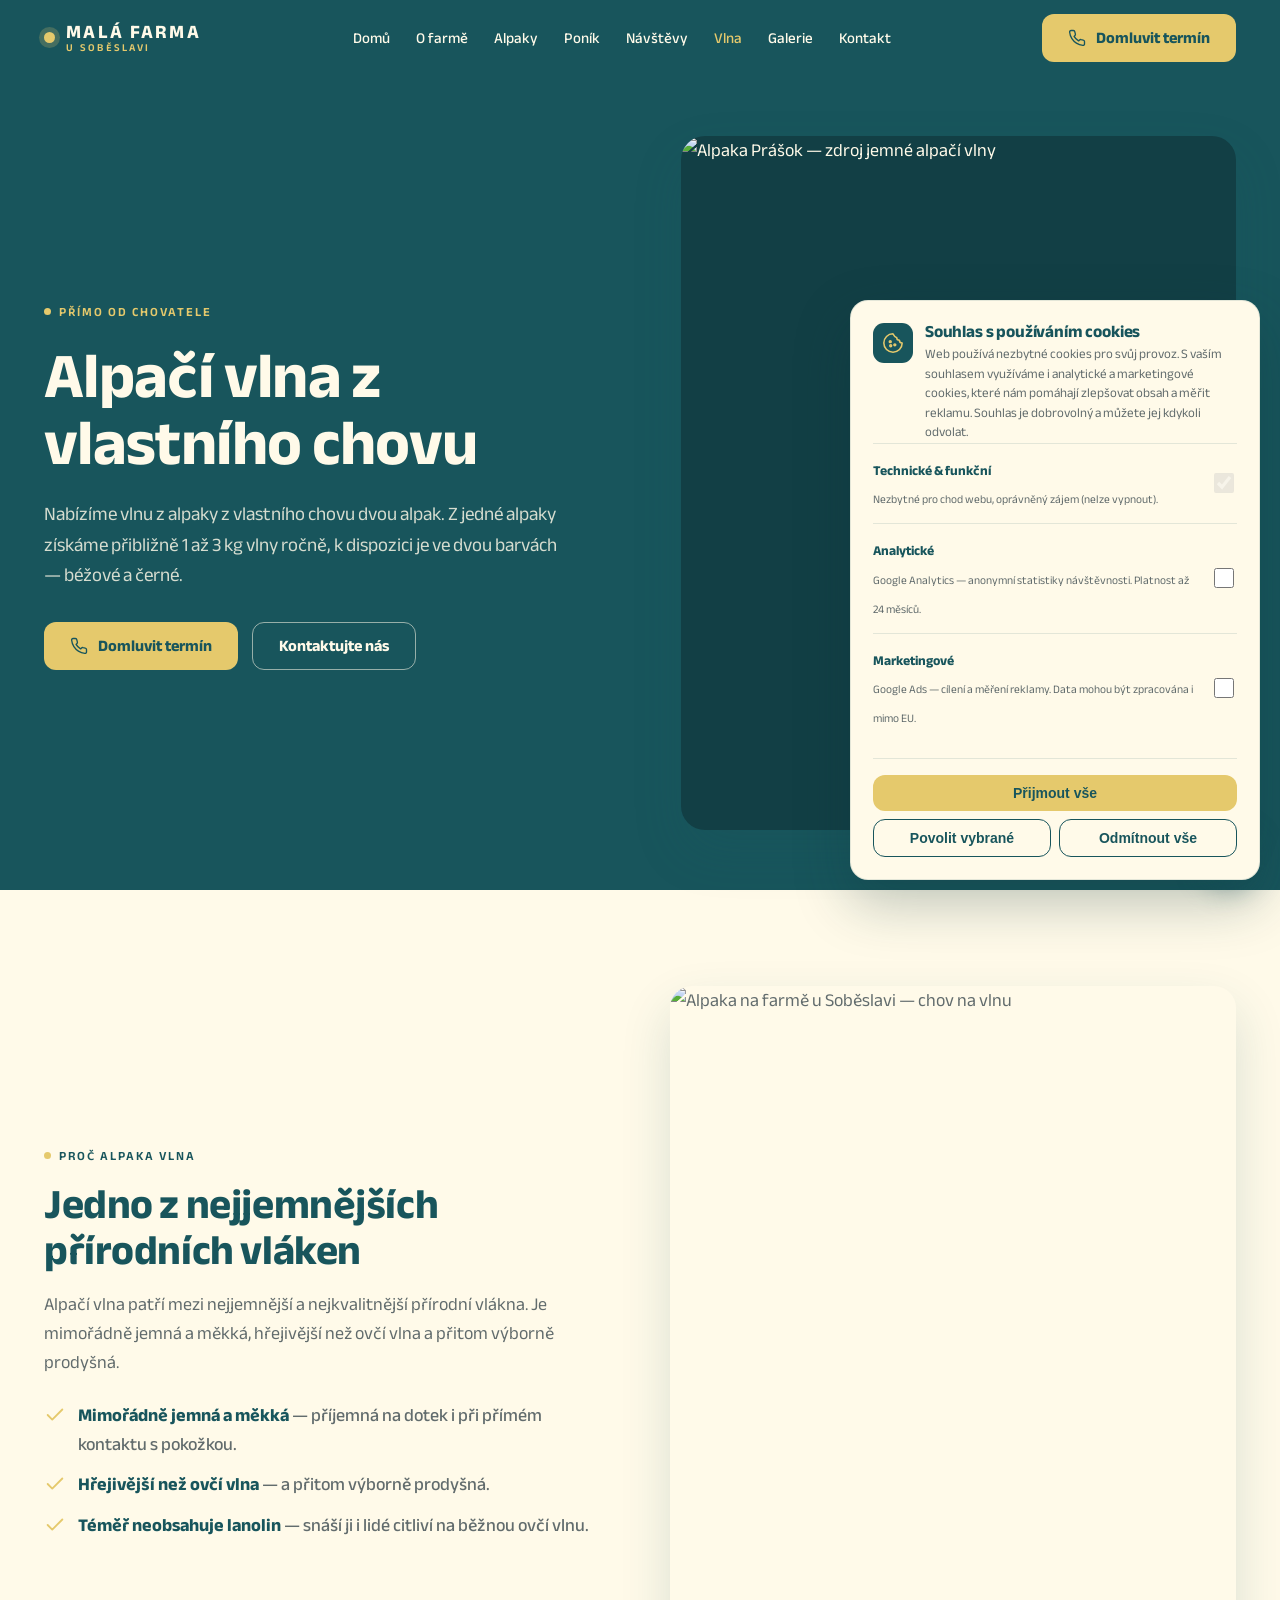
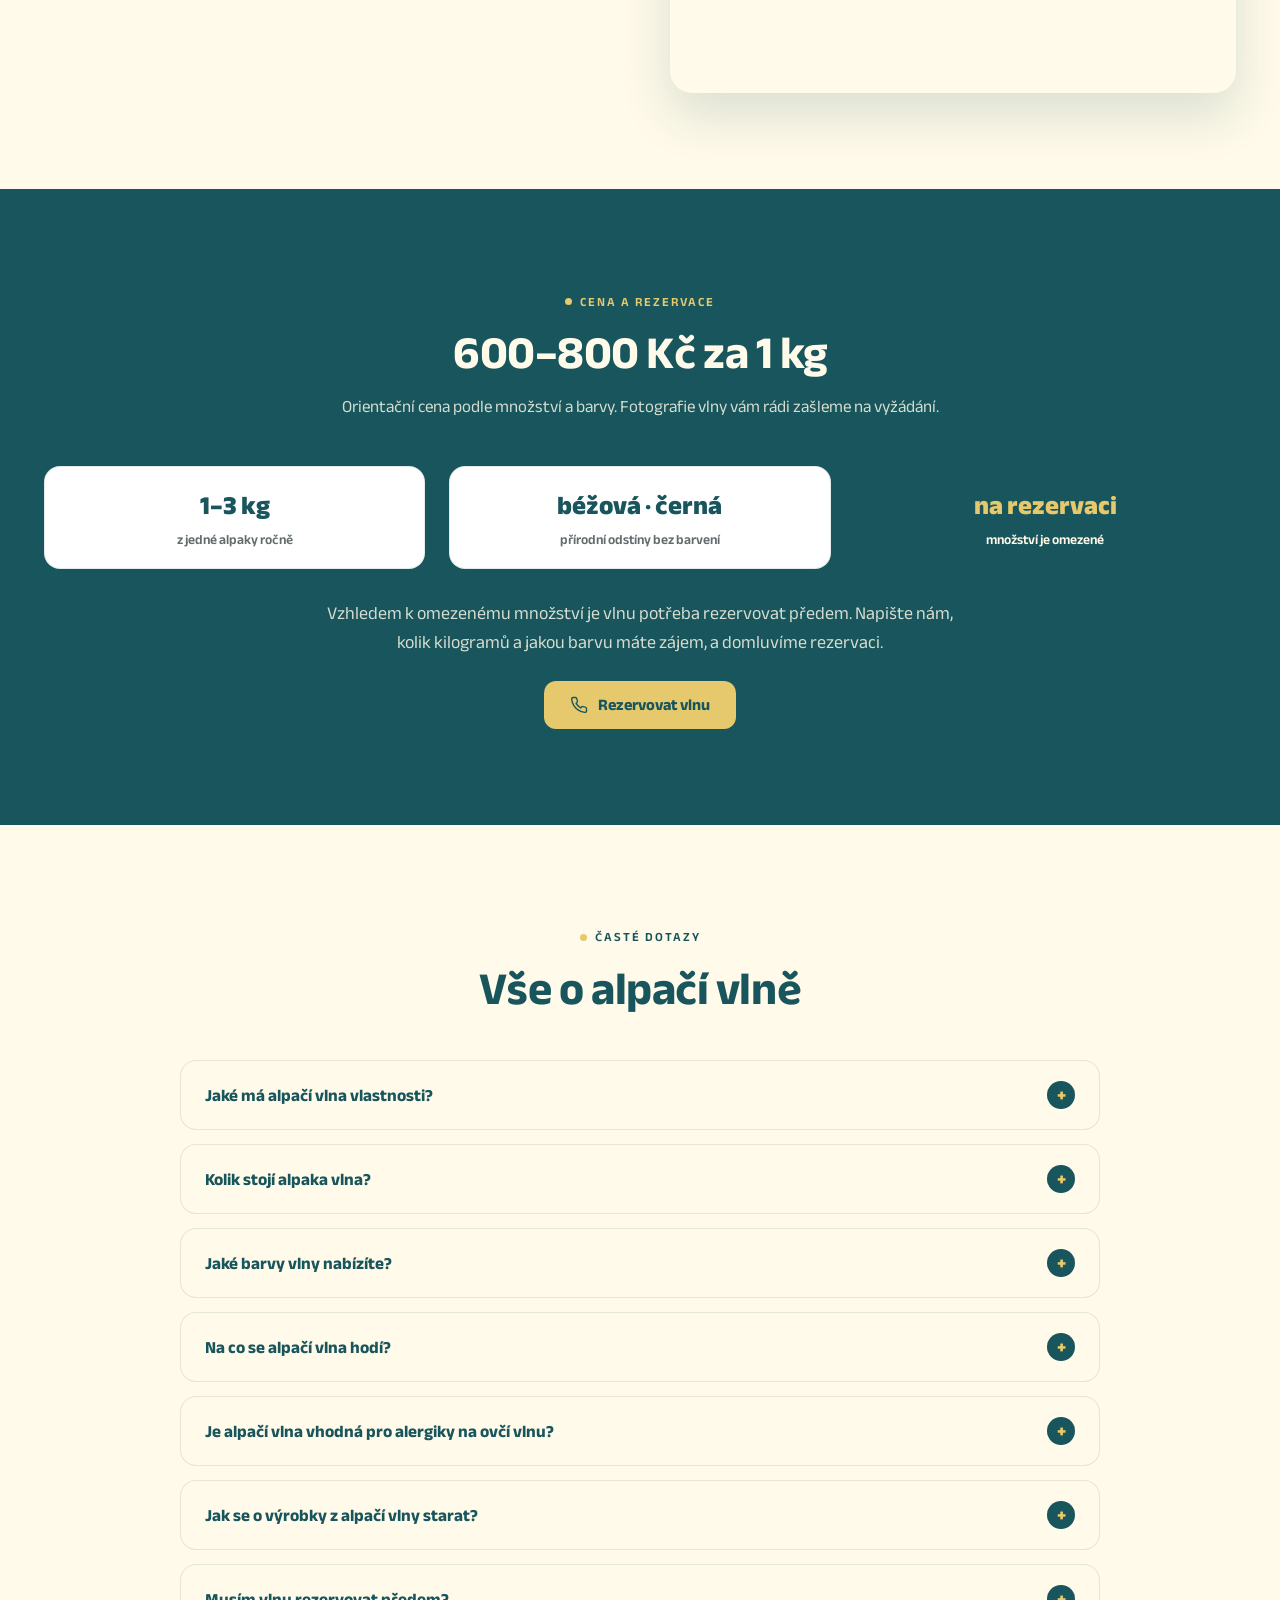
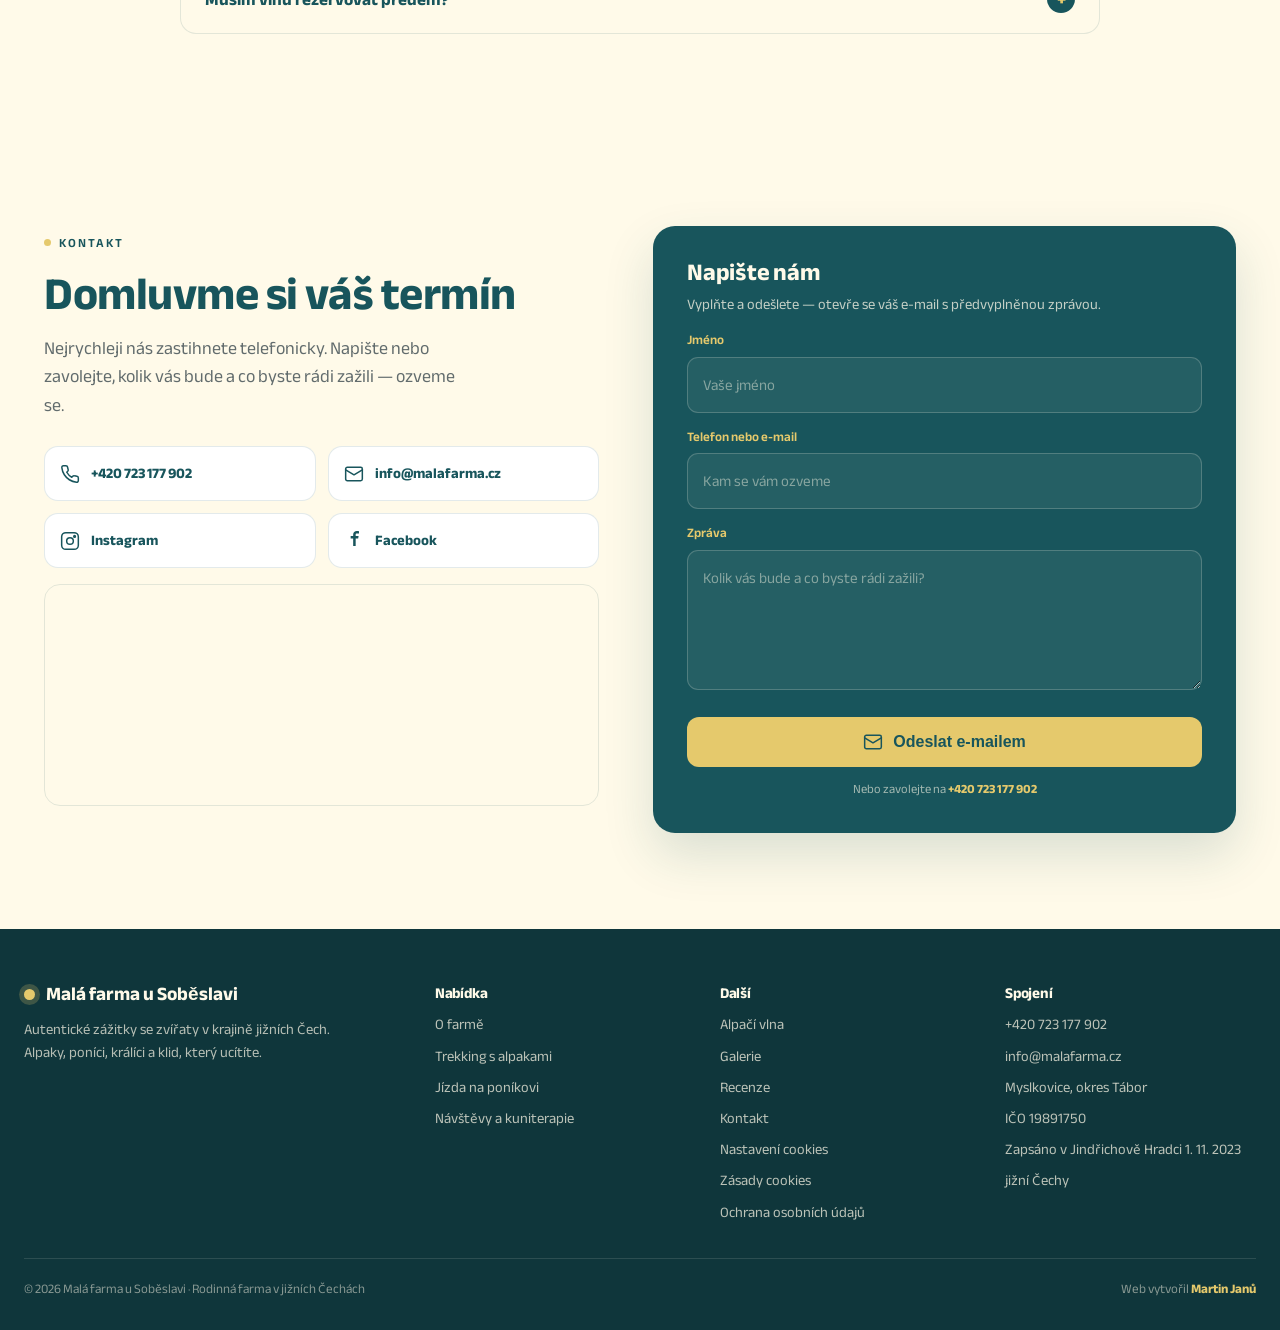
==== alpaci-vlna.html @ 9b6f99ad "Add files via upload" ====
<!DOCTYPE html>
<html lang="cs">
<head>
<meta charset="UTF-8">
<script>
  window.dataLayer = window.dataLayer || [];
  function gtag(){dataLayer.push(arguments);}
  gtag('consent', 'default', {
    'analytics_storage': 'denied',
    'ad_storage': 'denied',
    'ad_user_data': 'denied',
    'ad_personalization': 'denied',
    'wait_for_update': 500
  });
</script>

<meta name="viewport" content="width=device-width, initial-scale=1.0">
<title>Alpačí vlna přímo od chovatele — farma u Soběslavi</title>
<meta name="description" content="Alpačí vlna z vlastního chovu u Soběslavi. Jemná a hřejivá, béžová a černá, orientačně 600–800 Kč/kg. Omezené množství na rezervaci. Vhodná i pro alergiky na ovčí vlnu.">
<link rel="canonical" href="https://www.malafarma.cz/alpaci-vlna.html">
<meta property="og:type" content="article">
<meta property="og:title" content="Alpačí vlna přímo od chovatele — farma u Soběslavi">
<meta property="og:description" content="Alpačí vlna z vlastního chovu u Soběslavi. Jemná a hřejivá, béžová a černá, orientačně 600–800 Kč/kg. Omezené množství na rezervaci. Vhodná i pro alergiky na ovčí vlnu.">
<meta property="og:image" content="images/alpaka-prasok.webp">
<meta name="twitter:card" content="summary_large_image">
<meta name="keywords" content="alpačí vlna, vlna z alpaky, alpaka vlna cena, přírodní vlna, pletení, Soběslav, jižní Čechy, vlna pro alergiky">
<meta property="og:url" content="https://www.malafarma.cz/alpaci-vlna.html">
<meta property="og:locale" content="cs_CZ">
<meta property="og:site_name" content="Malá farma u Soběslavi">
<meta name="twitter:title" content="Alpačí vlna přímo od chovatele — farma u Soběslavi">
<meta name="twitter:description" content="Alpačí vlna z vlastního chovu u Soběslavi. Jemná a hřejivá, béžová a černá, orientačně 600–800 Kč/kg. Omezené množství na rezervaci. Vhodná i pro alergiky na ovčí vlnu.">
<meta name="referrer" content="strict-origin-when-cross-origin">
<meta http-equiv="X-Content-Type-Options" content="nosniff">
<link rel="preconnect" href="https://fonts.googleapis.com">
<link rel="preconnect" href="https://fonts.gstatic.com" crossorigin>
<link href="https://fonts.googleapis.com/css2?family=Anek+Bangla:wght@400;500;600;700;800&family=Baloo+2:wght@500;600;700&display=swap" rel="stylesheet">
<link rel="stylesheet" href="styles.css">
<script type="application/ld+json">
{
  "@context": "https://schema.org",
  "@type": "Product",
  "name": "Alpačí vlna z vlastního chovu",
  "url": "https://www.malafarma.cz/alpaci-vlna.html",
  "image": "https://www.malafarma.cz/images/alpaka-prasok.webp",
  "description": "Jemná a hřejivá alpačí vlna z vlastního chovu, v béžové a černé barvě. Omezené množství, prodej na rezervaci.",
  "brand": {
    "@id": "https://www.malafarma.cz/#farma"
  },
  "material": "100% alpaka",
  "color": [
    "béžová",
    "černá"
  ],
  "offers": {
    "@type": "AggregateOffer",
    "priceCurrency": "CZK",
    "lowPrice": "600",
    "highPrice": "800",
    "availability": "https://schema.org/LimitedAvailability",
    "seller": {
      "@id": "https://www.malafarma.cz/#farma"
    }
  }
}
</script>
<script type="application/ld+json">
{
  "@context": "https://schema.org",
  "@type": "FAQPage",
  "mainEntity": [
    {
      "@type": "Question",
      "name": "Jaké má alpačí vlna vlastnosti?",
      "acceptedAnswer": {
        "@type": "Answer",
        "text": "Je jemnější a hřejivější než ovčí vlna, dobře prodyšná a téměř bez lanolinu. Díky tomu je příjemná na nošení a lépe snesitelná pro citlivou pokožku."
      }
    },
    {
      "@type": "Question",
      "name": "Kolik stojí alpaka vlna?",
      "acceptedAnswer": {
        "@type": "Answer",
        "text": "Orientačně 600–800 Kč za kilogram. Přesná cena závisí na objednaném množství a zvolené barvě."
      }
    },
    {
      "@type": "Question",
      "name": "Jaké barvy vlny nabízíte?",
      "acceptedAnswer": {
        "@type": "Answer",
        "text": "Aktuálně béžovou a černou, v přírodních odstínech bez barvení."
      }
    },
    {
      "@type": "Question",
      "name": "Na co se alpačí vlna hodí?",
      "acceptedAnswer": {
        "@type": "Answer",
        "text": "Nejčastěji na ruční pletení a háčkování, plstění, výplně nebo výrobu přízí a dek. Díky jemnosti je vhodná i na kusy nošené přímo na těle."
      }
    },
    {
      "@type": "Question",
      "name": "Je alpačí vlna vhodná pro alergiky na ovčí vlnu?",
      "acceptedAnswer": {
        "@type": "Answer",
        "text": "Obsahuje výrazně méně lanolinu než ovčí vlna, takže ji řada lidí citlivých na ovčí vlnu snáší lépe. Při silné alergii ale doporučujeme nejdřív malý vzorek vyzkoušet."
      }
    },
    {
      "@type": "Question",
      "name": "Jak se o výrobky z alpačí vlny starat?",
      "acceptedAnswer": {
        "@type": "Answer",
        "text": "Perte ručně ve vlažné vodě se šamponem na vlnu, nemačkejte a nesušte na radiátoru. Sušte naplocho, aby vlákno nezplstnatělo a neztratilo tvar."
      }
    },
    {
      "@type": "Question",
      "name": "Musím vlnu rezervovat předem?",
      "acceptedAnswer": {
        "@type": "Answer",
        "text": "Ano. Množství je omezené, proto vlnu prodáváme na rezervaci — ozvěte se s požadovaným množstvím a barvou a domluvíme detaily."
      }
    }
  ]
}
</script>
<script type="application/ld+json">
{
  "@context": "https://schema.org",
  "@type": "BreadcrumbList",
  "itemListElement": [
    {
      "@type": "ListItem",
      "position": 1,
      "name": "Domů",
      "item": "https://www.malafarma.cz/"
    },
    {
      "@type": "ListItem",
      "position": 2,
      "name": "Alpačí vlna",
      "item": "https://www.malafarma.cz/alpaci-vlna.html"
    }
  ]
}
</script>
</head>
<body>
<header class="site-header">
  <div class="bar">
    <a class="brand" href="index.html" aria-label="Malá farma u Soběslavi — domů"><span class="bdot" aria-hidden="true"></span><span style="display:flex;flex-direction:column;line-height:1.05"><strong>Malá farma</strong><span>u Soběslavi</span></span></a>
    <nav class="nav" aria-label="Hlavní navigace">
      <a href="index.html">Domů</a>
      <a href="o-farme.html">O farmě</a>
      <a href="trekking-s-alpakami.html">Alpaky</a>
      <a href="jizda-na-ponikovi.html">Poník</a>
      <a href="navstevy-kuniterapie.html">Návštěvy</a>
      <a href="alpaci-vlna.html" class="active">Vlna</a>
      <a href="galerie.html">Galerie</a>
      <a href="#kontakt">Kontakt</a>
    </nav>
    <div class="head-actions">
      <a class="btn btn-primary" href="tel:+420723177902"><svg width="18" height="18" viewBox="0 0 24 24" fill="none" stroke="currentColor" stroke-width="1.8" stroke-linecap="round" stroke-linejoin="round"><path d="M22 16.9v3a2 2 0 0 1-2.2 2 19.8 19.8 0 0 1-8.6-3 19.5 19.5 0 0 1-6-6 19.8 19.8 0 0 1-3-8.6A2 2 0 0 1 4.1 2h3a2 2 0 0 1 2 1.7c.1 1 .4 1.9.7 2.8a2 2 0 0 1-.5 2.1L8.1 9.9a16 16 0 0 0 6 6l1.3-1.3a2 2 0 0 1 2.1-.4c.9.3 1.8.5 2.8.6a2 2 0 0 1 1.7 2Z"/></svg> Domluvit termín</a>
      <button class="burger" aria-label="Otevřít menu" aria-expanded="false"><svg width="22" height="22" viewBox="0 0 24 24" fill="none" stroke="currentColor" stroke-width="1.8" stroke-linecap="round"><path d="M4 7h16M4 12h16M4 17h16"/></svg></button>
    </div>
  </div>
  <nav class="mobile-nav" id="mobileNav" aria-label="Mobilní navigace">
    <a href="index.html">Domů</a>
    <a href="o-farme.html">O farmě</a>
    <a href="trekking-s-alpakami.html">Trekking s alpakami</a>
    <a href="jizda-na-ponikovi.html">Jízda na poníkovi</a>
    <a href="navstevy-kuniterapie.html">Návštěvy a kuniterapie</a>
    <a href="alpaci-vlna.html" class="active">Alpačí vlna</a>
    <a href="galerie.html">Galerie</a>
    <a href="#kontakt">Kontakt</a>
    <a class="btn btn-primary" href="tel:+420723177902">Domluvit termín · +420 723 177 902</a>
  </nav>
</header>
<section class="hero compact"><div class="wrap"><div><span class="eyebrow light"><span class="dot"></span>Přímo od chovatele</span><h1 style="margin-top:20px">Alpačí vlna z vlastního chovu</h1><p>Nabízíme vlnu z alpaky z vlastního chovu dvou alpak. Z jedné alpaky získáme přibližně 1 až 3 kg vlny ročně, k dispozici je ve dvou barvách — béžové a černé.</p><div class="hero-actions"><a class="btn btn-primary" href="tel:+420723177902"><svg width="18" height="18" viewBox="0 0 24 24" fill="none" stroke="currentColor" stroke-width="1.8" stroke-linecap="round" stroke-linejoin="round"><path d="M22 16.9v3a2 2 0 0 1-2.2 2 19.8 19.8 0 0 1-8.6-3 19.5 19.5 0 0 1-6-6 19.8 19.8 0 0 1-3-8.6A2 2 0 0 1 4.1 2h3a2 2 0 0 1 2 1.7c.1 1 .4 1.9.7 2.8a2 2 0 0 1-.5 2.1L8.1 9.9a16 16 0 0 0 6 6l1.3-1.3a2 2 0 0 1 2.1-.4c.9.3 1.8.5 2.8.6a2 2 0 0 1 1.7 2Z"/></svg> Domluvit termín</a><a class="btn btn-outline on-dark" href="#kontakt">Kontaktujte nás</a></div></div><div class="hero-media"><img src="images/alpaka-prasok.webp" alt="Alpaka Prášok — zdroj jemné alpačí vlny"></div></div></section><section class="section cream"><div class="wrap split"><div><span class="eyebrow"><span class="dot"></span>Proč alpaka vlna</span><h2 style="margin-top:14px">Jedno z nejjemnějších přírodních vláken</h2><p>Alpačí vlna patří mezi nejjemnější a nejkvalitnější přírodní vlákna. Je mimořádně jemná a měkká, hřejivější než ovčí vlna a přitom výborně prodyšná.</p><div class="checks"><div class="check"><svg width="22" height="22" viewBox="0 0 24 24" fill="none" stroke="#E5C96C" stroke-width="2" stroke-linecap="round" stroke-linejoin="round"><path d="M20 6 9 17l-5-5"/></svg><div><strong style="color:#18555C">Mimořádně jemná a měkká</strong> — příjemná na dotek i při přímém kontaktu s pokožkou.</div></div><div class="check"><svg width="22" height="22" viewBox="0 0 24 24" fill="none" stroke="#E5C96C" stroke-width="2" stroke-linecap="round" stroke-linejoin="round"><path d="M20 6 9 17l-5-5"/></svg><div><strong style="color:#18555C">Hřejivější než ovčí vlna</strong> — a přitom výborně prodyšná.</div></div><div class="check"><svg width="22" height="22" viewBox="0 0 24 24" fill="none" stroke="#E5C96C" stroke-width="2" stroke-linecap="round" stroke-linejoin="round"><path d="M20 6 9 17l-5-5"/></svg><div><strong style="color:#18555C">Téměř neobsahuje lanolin</strong> — snáší ji i lidé citliví na běžnou ovčí vlnu.</div></div></div></div><div class="media" style="aspect-ratio:4/5"><img src="images/alpaka-prasok-narozeni.webp" alt="Alpaka na farmě u Soběslavi — chov na vlnu"></div></div></section><section class="section teal"><div class="wrap"><div class="section-head"><span class="eyebrow light"><span class="dot"></span>Cena a rezervace</span><h2>600–800 Kč za 1 kg</h2><p>Orientační cena podle množství a barvy. Fotografie vlny vám rádi zašleme na vyžádání.</p></div><div class="grid grid-3"><div class="stat" style="text-align:center"><div class="n">1–3 kg</div><div class="l">z jedné alpaky ročně</div></div><div class="stat" style="text-align:center"><div class="n">béžová · černá</div><div class="l">přírodní odstíny bez barvení</div></div><div class="stat on" style="text-align:center"><div class="n">na rezervaci</div><div class="l">množství je omezené</div></div></div><p style="text-align:center;color:rgba(255,250,233,.82);max-width:640px;margin:30px auto 0">Vzhledem k omezenému množství je vlnu potřeba rezervovat předem. Napište nám, kolik kilogramů a jakou barvu máte zájem, a domluvíme rezervaci.</p><div style="text-align:center;margin-top:24px"><a class="btn btn-primary" href="tel:+420723177902"><svg width="18" height="18" viewBox="0 0 24 24" fill="none" stroke="currentColor" stroke-width="1.8" stroke-linecap="round" stroke-linejoin="round"><path d="M22 16.9v3a2 2 0 0 1-2.2 2 19.8 19.8 0 0 1-8.6-3 19.5 19.5 0 0 1-6-6 19.8 19.8 0 0 1-3-8.6A2 2 0 0 1 4.1 2h3a2 2 0 0 1 2 1.7c.1 1 .4 1.9.7 2.8a2 2 0 0 1-.5 2.1L8.1 9.9a16 16 0 0 0 6 6l1.3-1.3a2 2 0 0 1 2.1-.4c.9.3 1.8.5 2.8.6a2 2 0 0 1 1.7 2Z"/></svg> Rezervovat vlnu</a></div></div></section><section class="section cream"><div class="wrap"><div class="section-head"><span class="eyebrow"><span class="dot"></span>Časté dotazy</span><h2>Vše o alpačí vlně</h2></div><div class="faq">
      <details><summary>Jaké má alpačí vlna vlastnosti?<span class="pm" aria-hidden="true">+</span></summary><div class="ans">Je jemnější a hřejivější než ovčí vlna, dobře prodyšná a téměř bez lanolinu. Díky tomu je příjemná na nošení a lépe snesitelná pro citlivou pokožku.</div></details>
      <details><summary>Kolik stojí alpaka vlna?<span class="pm" aria-hidden="true">+</span></summary><div class="ans">Orientačně 600–800 Kč za kilogram. Přesná cena závisí na objednaném množství a zvolené barvě.</div></details>
      <details><summary>Jaké barvy vlny nabízíte?<span class="pm" aria-hidden="true">+</span></summary><div class="ans">Aktuálně béžovou a černou, v přírodních odstínech bez barvení.</div></details>
      <details><summary>Na co se alpačí vlna hodí?<span class="pm" aria-hidden="true">+</span></summary><div class="ans">Nejčastěji na ruční pletení a háčkování, plstění, výplně nebo výrobu přízí a dek. Díky jemnosti je vhodná i na kusy nošené přímo na těle.</div></details>
      <details><summary>Je alpačí vlna vhodná pro alergiky na ovčí vlnu?<span class="pm" aria-hidden="true">+</span></summary><div class="ans">Obsahuje výrazně méně lanolinu než ovčí vlna, takže ji řada lidí citlivých na ovčí vlnu snáší lépe. Při silné alergii ale doporučujeme nejdřív malý vzorek vyzkoušet.</div></details>
      <details><summary>Jak se o výrobky z alpačí vlny starat?<span class="pm" aria-hidden="true">+</span></summary><div class="ans">Perte ručně ve vlažné vodě se šamponem na vlnu, nemačkejte a nesušte na radiátoru. Sušte naplocho, aby vlákno nezplstnatělo a neztratilo tvar.</div></details>
      <details><summary>Musím vlnu rezervovat předem?<span class="pm" aria-hidden="true">+</span></summary><div class="ans">Ano. Množství je omezené, proto vlnu prodáváme na rezervaci — ozvěte se s požadovaným množstvím a barvou a domluvíme detaily.</div></details>
    </div></div></section>
<section class="section cream" id="kontakt"><div class="wrap contact-grid"><div><span class="eyebrow"><span class="dot"></span>Kontakt</span><h2 style="font-size:clamp(30px,3.8vw,46px);margin-top:14px">Domluvme si váš termín</h2><p style="margin-top:14px;max-width:420px">Nejrychleji nás zastihnete telefonicky. Napište nebo zavolejte, kolik vás bude a co byste rádi zažili — ozveme se.</p><div class="contact-cards"><a href="tel:+420723177902"><svg width="20" height="20" viewBox="0 0 24 24" fill="none" stroke="currentColor" stroke-width="1.8" stroke-linecap="round" stroke-linejoin="round"><path d="M22 16.9v3a2 2 0 0 1-2.2 2 19.8 19.8 0 0 1-8.6-3 19.5 19.5 0 0 1-6-6 19.8 19.8 0 0 1-3-8.6A2 2 0 0 1 4.1 2h3a2 2 0 0 1 2 1.7c.1 1 .4 1.9.7 2.8a2 2 0 0 1-.5 2.1L8.1 9.9a16 16 0 0 0 6 6l1.3-1.3a2 2 0 0 1 2.1-.4c.9.3 1.8.5 2.8.6a2 2 0 0 1 1.7 2Z"/></svg>+420 723 177 902</a><a href="mailto:info@malafarma.cz"><svg width="20" height="20" viewBox="0 0 24 24" fill="none" stroke="currentColor" stroke-width="1.8" stroke-linecap="round" stroke-linejoin="round"><rect x="2" y="4" width="20" height="16" rx="2"/><path d="m2 7 10 6 10-6"/></svg>info@malafarma.cz</a><a href="https://instagram.com" target="_blank" rel="noopener noreferrer"><svg width="20" height="20" viewBox="0 0 24 24" fill="none" stroke="currentColor" stroke-width="1.8" stroke-linecap="round" stroke-linejoin="round"><rect x="2" y="2" width="20" height="20" rx="5"/><circle cx="12" cy="12" r="4"/><circle cx="17.5" cy="6.5" r="1"/></svg>Instagram</a><a href="https://facebook.com" target="_blank" rel="noopener noreferrer"><svg width="20" height="20" viewBox="0 0 24 24" fill="currentColor"><path d="M14 9h3l.5-3H14V4.5c0-.8.3-1.5 1.6-1.5H18V.2C17.5.1 16.4 0 15.3 0 12.9 0 11 1.5 11 4.1V6H8v3h3v9h3V9Z"/></svg>Facebook</a></div><div class="map"><iframe title="Mapa — Myslkovice u Soběslavi" src="https://www.google.com/maps?q=Myslkovice,%20So%C4%9Bslav&output=embed" loading="lazy" referrerpolicy="no-referrer-when-downgrade"></iframe></div></div><form class="form-card" id="contactForm"><h3>Napište nám</h3><p class="sub">Vyplňte a odešlete — otevře se váš e-mail s předvyplněnou zprávou.</p><label class="field"><span>Jméno</span><input name="name" type="text" placeholder="Vaše jméno" autocomplete="name"></label><label class="field"><span>Telefon nebo e-mail</span><input name="contact" type="text" placeholder="Kam se vám ozveme" autocomplete="tel"></label><label class="field"><span>Zpráva</span><textarea name="message" rows="4" placeholder="Kolik vás bude a co byste rádi zažili?"></textarea></label><button type="submit" class="btn btn-primary"><svg width="20" height="20" viewBox="0 0 24 24" fill="none" stroke="currentColor" stroke-width="1.8" stroke-linecap="round" stroke-linejoin="round"><rect x="2" y="4" width="20" height="16" rx="2"/><path d="m2 7 10 6 10-6"/></svg> Odeslat e-mailem</button><p class="form-note">Nebo zavolejte na <a href="tel:+420723177902">+420 723 177 902</a></p></form></div></section>
<footer class="site-footer"><div class="cols"><div><div class="brand"><span class="bdot" aria-hidden="true"></span><strong>Malá farma u Soběslavi</strong></div><p>Autentické zážitky se zvířaty v krajině jižních Čech. Alpaky, poníci, králíci a klid, který ucítíte.</p></div><div><h4>Nabídka</h4><div class="flinks"><a href="o-farme.html">O farmě</a><a href="trekking-s-alpakami.html">Trekking s alpakami</a><a href="jizda-na-ponikovi.html">Jízda na poníkovi</a><a href="navstevy-kuniterapie.html">Návštěvy a kuniterapie</a></div></div><div><h4>Další</h4><div class="flinks"><a href="alpaci-vlna.html">Alpačí vlna</a><a href="galerie.html">Galerie</a><a href="index.html#recenze">Recenze</a><a href="index.html#kontakt">Kontakt</a><a href="#" class="open-cookies">Nastavení cookies</a><a href="zasady-cookies.html">Zásady cookies</a><a href="ochrana-osobnich-udaju.html">Ochrana osobních údajů</a></div></div><div><h4>Spojení</h4><div class="flinks"><a href="tel:+420723177902">+420 723 177 902</a><a href="mailto:info@malafarma.cz">info@malafarma.cz</a><span style="color:rgba(255,250,233,.72)">Myslkovice, okres Tábor</span><span style="color:rgba(255,250,233,.72)">IČO 19891750</span><span style="color:rgba(255,250,233,.72)">Zapsáno v Jindřichově Hradci 1. 11. 2023</span><span style="color:rgba(255,250,233,.72)">jižní Čechy</span></div></div></div><div class="copy" style="display:flex;flex-wrap:wrap;justify-content:space-between;gap:8px"><span>© 2026 Malá farma u Soběslavi · Rodinná farma v jižních Čechách</span><span>Web vytvořil <a href="https://www.martinjanu.cz" target="_blank" rel="noopener noreferrer" style="color:var(--gold);font-weight:700">Martin Janů</a></span></div></footer>
<div id="cookie-banner" class="cookie" role="dialog" aria-modal="true" aria-labelledby="cookie-title" aria-describedby="cookie-desc"><div class="cookie-head"><span class="cookie-ico"><svg width="22" height="22" viewBox="0 0 24 24" fill="none" stroke="currentColor" stroke-width="1.7" stroke-linecap="round" stroke-linejoin="round"><path d="M12 2a10 10 0 1 0 10 10 3 3 0 0 1-3-3 3 3 0 0 1-3-3 3 3 0 0 1-2-1Z"/><circle cx="9" cy="10.5" r="1"/><circle cx="14" cy="14" r="1"/><circle cx="9.5" cy="15" r="1"/></svg></span><div><h4 id="cookie-title">Souhlas s používáním cookies</h4><p id="cookie-desc">Web používá nezbytné cookies pro svůj provoz. S vaším souhlasem využíváme i analytické a marketingové cookies, které nám pomáhají zlepšovat obsah a měřit reklamu. Souhlas je dobrovolný a můžete jej kdykoli odvolat.</p></div></div><div class="cookie-row"><div><span class="lbl">Technické &amp; funkční</span><br><span class="desc">Nezbytné pro chod webu, oprávněný zájem (nelze vypnout).</span></div><input type="checkbox" checked disabled aria-label="Technické cookies"></div><div class="cookie-row"><div><span class="lbl">Analytické</span><br><span class="desc">Google Analytics — anonymní statistiky návštěvnosti. Platnost až 24 měsíců.</span></div><input type="checkbox" id="cookie-analytics" aria-label="Analytické cookies"></div><div class="cookie-row"><div><span class="lbl">Marketingové</span><br><span class="desc">Google Ads — cílení a měření reklamy. Data mohou být zpracována i mimo EU.</span></div><input type="checkbox" id="cookie-marketing" aria-label="Marketingové cookies"></div><div class="cookie-actions"><button id="cookie-all" class="btn btn-primary" type="button">Přijmout vše</button><div class="cookie-actions-row"><button id="cookie-selected" class="btn btn-outline" type="button">Povolit vybrané</button><button id="cookie-decline" class="btn btn-outline" type="button">Odmítnout vše</button></div></div></div>
<button id="cookie-reopen" class="cookie-reopen" type="button" aria-label="Nastavení cookies"><svg width="22" height="22" viewBox="0 0 24 24" fill="none" stroke="currentColor" stroke-width="1.7" stroke-linecap="round" stroke-linejoin="round"><path d="M12 2a10 10 0 1 0 10 10 3 3 0 0 1-3-3 3 3 0 0 1-3-3 3 3 0 0 1-2-1Z"/><circle cx="9" cy="10.5" r="1"/><circle cx="14" cy="14" r="1"/><circle cx="9.5" cy="15" r="1"/></svg></button>
<a class="fab-phone" href="tel:+420723177902" aria-label="Zavolat +420 723 177 902"><svg width="28" height="28" viewBox="0 0 24 24" fill="none" stroke="currentColor" stroke-width="1.8" stroke-linecap="round" stroke-linejoin="round"><path d="M22 16.9v3a2 2 0 0 1-2.2 2 19.8 19.8 0 0 1-8.6-3 19.5 19.5 0 0 1-6-6 19.8 19.8 0 0 1-3-8.6A2 2 0 0 1 4.1 2h3a2 2 0 0 1 2 1.7c.1 1 .4 1.9.7 2.8a2 2 0 0 1-.5 2.1L8.1 9.9a16 16 0 0 0 6 6l1.3-1.3a2 2 0 0 1 2.1-.4c.9.3 1.8.5 2.8.6a2 2 0 0 1 1.7 2Z"/></svg></a>
<script src="script.js" defer></script>
</body>
</html>
---- styles.css ----
/* ===== Malá farma u Soběslavi — sdílený design ===== */
:root{
  --teal:#18555C; --teal-dark:#123F45; --teal-darker:#0f363b;
  --cream:#FFFAE9; --gold:#E5C96C; --gold-2:#CEBB6A;
  --text:#626C6D; --ink:#2E2E2E; --line:rgba(24,85,92,.12);
  --radius:18px; --shadow:0 22px 50px rgba(24,85,92,.16);
  --maxw:1240px;
}
*{box-sizing:border-box}
html{scroll-behavior:smooth}
body{
  margin:0;font-family:'Anek Bangla','Baloo 2',system-ui,sans-serif;
  font-size:18px;line-height:1.6;color:var(--text);background:var(--cream);
  -webkit-font-smoothing:antialiased;
  cursor:url("data:image/svg+xml,%3Csvg xmlns='http://www.w3.org/2000/svg' width='16' height='16'%3E%3Ccircle cx='8' cy='8' r='5' fill='%2318555C' stroke='%23FFFAE9' stroke-width='2'/%3E%3C/svg%3E") 8 8, auto;
}
h1,h2,h3,h4{font-family:'Anek Bangla','Baloo 2',system-ui,sans-serif;font-weight:700;margin:0;line-height:1.1;color:var(--teal);letter-spacing:-.01em}
p{margin:0}
img{display:block;max-width:100%}
a{color:var(--teal);text-decoration:none;transition:opacity .15s ease}
a:hover{opacity:.75}
a,button,summary,label,[role="button"]{
  cursor:url("data:image/svg+xml,%3Csvg xmlns='http://www.w3.org/2000/svg' width='16' height='16'%3E%3Ccircle cx='8' cy='8' r='5' fill='%23E5C96C' stroke='%2318555C' stroke-width='2'/%3E%3C/svg%3E") 8 8, pointer;
}
input,textarea{cursor:auto;font-family:inherit}
::selection{background:var(--gold);color:var(--teal)}
.wrap{max-width:var(--maxw);margin:0 auto;padding-left:24px;padding-right:24px}
.eyebrow{display:inline-flex;align-items:center;gap:8px;font-weight:600;font-size:12.5px;letter-spacing:.16em;text-transform:uppercase;color:var(--teal)}
.eyebrow.light{color:var(--gold)}
.eyebrow .dot{width:7px;height:7px;border-radius:50%;background:var(--gold)}
:focus-visible{outline:3px solid var(--gold);outline-offset:2px;border-radius:6px}

/* Buttons */
.btn{display:inline-flex;align-items:center;gap:10px;font-weight:700;font-size:16px;padding:15px 26px;border-radius:12px;border:0;line-height:1;transition:transform .12s ease,background-color .18s ease,color .18s ease,border-color .18s ease,box-shadow .18s ease}
.btn:hover{opacity:1;transform:translateY(-1px)}
.btn-primary{background:var(--gold);color:var(--teal)}
.btn-primary:hover{background:var(--gold);color:var(--teal);box-shadow:0 0 0 2px var(--teal)}
.btn-outline{background:transparent;color:var(--teal);border:1.1px solid var(--teal)}
.btn-outline:hover{background:transparent;color:var(--teal);border-color:var(--gold);box-shadow:0 0 0 0.2px var(--gold)}
.btn-outline.on-dark{color:var(--cream);border:1.1px solid rgba(255,250,233,.55)}
.btn-outline.on-dark:hover{background:transparent;color:var(--cream);border-color:var(--gold);box-shadow:0 0 0 0.2px var(--gold)}
.btn-dark{background:var(--teal);color:var(--cream)}
.btn-dark:hover{background:var(--teal);color:var(--cream);box-shadow:0 0 0 2px var(--gold)}

/* Header */
.site-header{position:sticky;top:0;z-index:50;background:var(--teal)}
.site-header .bar{display:flex;align-items:center;justify-content:space-between;gap:20px;padding:14px 24px;max-width:var(--maxw);margin:0 auto}
.brand{display:flex;align-items:center;gap:11px;color:var(--cream)}
.brand .bdot{width:11px;height:11px;border-radius:50%;background:var(--gold);box-shadow:0 0 0 5px rgba(229,201,108,.22)}
.brand strong{font-family:'Anek Bangla',sans-serif;font-weight:700;font-size:19px;color:var(--cream);line-height:1}
.brand span{font-size:10.5px;letter-spacing:.22em;text-transform:uppercase;color:var(--gold);font-weight:600}
.nav{display:flex;align-items:center;gap:26px}
.nav a{color:var(--cream);font-weight:500;font-size:15px}
.nav a.active{color:var(--gold)}
.head-actions{display:flex;align-items:center;gap:10px}
.burger{display:none;align-items:center;justify-content:center;width:44px;height:44px;border-radius:11px;border:1px solid rgba(255,250,233,.28);background:transparent;color:var(--cream)}
.burger.open{background:var(--gold);color:var(--teal);border-color:var(--gold)}
.mobile-nav{display:none;flex-direction:column;padding:6px 24px 18px;border-top:1px solid rgba(255,250,233,.12)}
.mobile-nav.show{display:flex}
.mobile-nav a{color:var(--cream);font-weight:600;padding:12px 4px;border-bottom:1px solid rgba(255,250,233,.08)}
.mobile-nav a.active{color:var(--gold)}
.mobile-nav .btn{margin-top:14px;justify-content:center}

/* Page hero */
.hero{background:var(--teal);color:var(--cream)}
.hero .wrap{display:grid;grid-template-columns:1.05fr 1fr;gap:54px;align-items:center;padding-top:74px;padding-bottom:74px}
.hero h1{color:var(--cream);font-size:clamp(38px,5.2vw,64px);line-height:1.04}
.hero p{font-size:19px;color:rgba(255,250,233,.82);margin-top:22px;max-width:520px}
.hero-actions{display:flex;flex-wrap:wrap;gap:14px;margin-top:32px}
.hero-media{border-radius:24px;overflow:hidden;aspect-ratio:4/5;background:var(--teal-dark);box-shadow:var(--shadow)}
.hero-media img{width:100%;height:100%;object-fit:cover}
.hero.compact .wrap{padding-top:60px;padding-bottom:60px}

/* Feature strip */
.strip{background:var(--teal-dark)}
.strip .wrap{display:flex;flex-wrap:wrap;justify-content:center;align-items:center;gap:14px 26px;padding:20px 24px}
.strip span{color:var(--cream);font-weight:600;font-size:15px}
.strip .sep{color:var(--gold);font-weight:700}

/* Sections */
.section{padding:96px 0}
.section.cream{background:var(--cream)}
.section.teal{background:var(--teal)}
.section.teal h2,.section.teal h3{color:var(--cream)}
.section.dark{background:var(--teal-dark)}
.section.dark h2,.section.dark h3{color:var(--cream)}
.section-head{text-align:center;max-width:640px;margin:0 auto 46px}
.section-head h2{font-size:clamp(30px,3.8vw,46px);margin-top:14px}
.section-head p{margin-top:14px;font-size:17px}
.section.teal .section-head p,.section.dark .section-head p{color:rgba(255,250,233,.82)}

/* Cards grid */
.grid{display:grid;gap:24px}
.grid-3{grid-template-columns:repeat(3,1fr)}
.grid-2{grid-template-columns:repeat(2,1fr)}
.link-card{background:#fff;border:1px solid var(--line);border-radius:var(--radius);overflow:hidden;display:flex;flex-direction:column;transition:transform .15s ease,box-shadow .15s ease}
.link-card:hover{transform:translateY(-4px);box-shadow:var(--shadow);opacity:1}
.link-card .media{aspect-ratio:4/3;overflow:hidden}
.link-card .media img{width:100%;height:100%;object-fit:cover;transition:transform .4s ease}
.link-card:hover .media img{transform:scale(1.05)}
.link-card .body{padding:26px;display:flex;flex-direction:column;flex:1}
.icon-badge{display:inline-flex;align-items:center;justify-content:center;width:46px;height:46px;border-radius:12px;background:var(--teal);margin-bottom:16px}
.link-card h3,.section.teal .link-card h3,.section.dark .link-card h3{font-size:23px;color:var(--teal)}
.link-card p{font-size:15.5px;margin-top:10px;flex:1;color:var(--text)}
.card-link{display:inline-flex;align-items:center;gap:8px;margin-top:18px;color:var(--teal);font-weight:700}
.card-gold{background:var(--gold)}
.card-gold p{color:#3d4a2f}

/* Split content */
.split{display:grid;grid-template-columns:1fr 1fr;gap:60px;align-items:center}
.split.wide-left{grid-template-columns:1.05fr 1fr}
.split .media{border-radius:22px;overflow:hidden;box-shadow:var(--shadow)}
.split .media img{width:100%;height:100%;object-fit:cover}
.split h2{font-size:clamp(28px,3.6vw,42px)}
.split p{font-size:18px;margin-top:16px}
.stat-row{display:grid;grid-template-columns:repeat(3,1fr);gap:14px;margin-top:30px}
.stat{background:#fff;border:1px solid var(--line);border-radius:16px;padding:18px}
.stat .n{font-weight:800;font-size:26px;color:var(--teal)}
.stat .l{font-size:13.5px;font-weight:600;margin-top:2px}
.stat.on{background:var(--teal)}
.stat.on .n{color:var(--gold)}
.stat.on .l{color:var(--cream)}

/* Checklist */
.checks{display:flex;flex-direction:column;gap:12px;margin-top:24px}
.check{display:flex;gap:12px;align-items:flex-start;font-weight:500}
.check svg{flex:none;margin-top:3px}
.on-dark .check{color:var(--cream)}

/* Band */
.band{position:relative;min-height:440px;display:flex;align-items:center;justify-content:center;text-align:center;padding:80px 24px;overflow:hidden}
.band img{position:absolute;inset:0;width:100%;height:100%;object-fit:cover}
.band .veil{position:absolute;inset:0;background:linear-gradient(180deg,rgba(18,63,69,.55),rgba(18,63,69,.8))}
.band .inner{position:relative;max-width:720px}
.band h2{color:var(--cream);font-size:clamp(28px,3.8vw,44px);line-height:1.12}
.chips{display:flex;flex-wrap:wrap;justify-content:center;gap:12px;margin-top:28px}
.chip{background:rgba(255,250,233,.14);border:1px solid rgba(255,250,233,.25);color:var(--cream);border-radius:999px;padding:9px 18px;font-weight:600;font-size:14px}

/* Gallery */
.gallery{display:grid;grid-template-columns:repeat(4,1fr);grid-auto-rows:190px;gap:16px}
.gallery .cell{border-radius:var(--radius);overflow:hidden}
.gallery .cell img{width:100%;height:100%;object-fit:cover;transition:transform .4s ease}
.gallery .cell:hover img{transform:scale(1.06)}
.gallery .big{grid-column:span 2;grid-row:span 2}
.gallery .wide{grid-column:span 2}

/* Lightbox */
.lightbox{position:fixed;inset:0;z-index:100;display:none;align-items:center;justify-content:center;background:rgba(15,54,59,.92);padding:24px}
.lightbox.show{display:flex}
.lightbox img{max-width:min(92vw,1100px);max-height:86vh;border-radius:14px;box-shadow:0 30px 70px rgba(0,0,0,.5)}
.lightbox .close{position:absolute;top:20px;right:24px;width:46px;height:46px;border-radius:50%;background:var(--cream);color:var(--teal);border:0;font-size:24px;display:flex;align-items:center;justify-content:center}

/* Reviews */
.review{background:#fff;border:1px solid var(--line);border-radius:20px;padding:28px;margin:0;display:flex;flex-direction:column}
.review .stars{color:var(--gold);font-size:18px;letter-spacing:2px}
.review blockquote{font-size:16px;color:#4a5658;margin:14px 0 0;flex:1;line-height:1.55}
.review figcaption{margin-top:18px;display:flex;align-items:center;gap:12px}
.review figcaption img{width:44px;height:44px;border-radius:50%;object-fit:cover}
.review .who{font-weight:700;color:var(--teal)}
.review .role{font-size:13px;color:var(--text)}

/* FAQ */
.faq{display:flex;flex-direction:column;gap:14px;max-width:920px;margin:0 auto}
.faq details{background:var(--cream);border-radius:16px;overflow:hidden;border:1px solid var(--line)}
.faq summary{list-style:none;display:flex;align-items:center;justify-content:space-between;gap:16px;padding:20px 24px;font-weight:700;font-size:17px;color:var(--teal)}
.faq summary::-webkit-details-marker{display:none}
.faq summary .pm{flex:none;width:28px;height:28px;border-radius:50%;background:var(--teal);color:var(--gold);display:inline-flex;align-items:center;justify-content:center;font-weight:800;font-size:18px}
.faq details[open] summary .pm{background:var(--gold);color:var(--teal)}
.faq .ans{padding:0 24px 22px;font-size:15.5px;color:#4a5658}

/* Contact */
.contact-grid{display:grid;grid-template-columns:1fr 1.05fr;gap:54px;align-items:start}
.contact-cards{display:grid;grid-template-columns:1fr 1fr;gap:12px;margin-top:26px}
.contact-cards a{display:flex;align-items:center;gap:11px;background:#fff;border:1px solid var(--line);border-radius:14px;padding:15px;font-weight:700;font-size:14.5px;color:var(--teal)}
.map{border-radius:16px;overflow:hidden;margin-top:16px;border:1px solid var(--line);min-height:220px}
.map iframe{width:100%;height:100%;min-height:220px;border:0;display:block}
.form-card{background:var(--teal);border-radius:22px;padding:34px;box-shadow:var(--shadow)}
.form-card h3{color:var(--cream);font-size:24px}
.form-card .sub{color:rgba(255,250,233,.75);font-size:14.5px;margin-top:6px}
.field{display:block;margin-top:14px}
.field span{display:block;color:var(--gold);font-weight:600;font-size:13px;margin-bottom:6px}
.field input,.field textarea{width:100%;padding:13px 15px;border-radius:11px;border:1px solid rgba(255,250,233,.2);background:rgba(255,250,233,.06);color:var(--cream);font-size:15px;outline:none}
.field input::placeholder,.field textarea::placeholder{color:rgba(255,250,233,.45)}
.form-card .btn{width:100%;justify-content:center;margin-top:18px}
.form-note{color:rgba(255,250,233,.6);font-size:12.5px;text-align:center;margin-top:12px}
.form-note a{color:var(--gold);font-weight:700}

/* Footer */
.site-footer{background:var(--teal-darker);color:var(--cream);padding:56px 24px 30px}
.site-footer .cols{max-width:var(--maxw);margin:0 auto;display:grid;grid-template-columns:1.5fr 1fr 1fr 1fr;gap:34px}
.site-footer h4{color:var(--cream);font-size:15px;margin-bottom:12px}
.site-footer .flinks{display:flex;flex-direction:column;gap:8px;font-size:14.5px}
.site-footer .flinks a{color:rgba(255,250,233,.72)}
.site-footer p{font-size:14.5px;color:rgba(255,250,233,.7);max-width:320px}
.site-footer .brand{margin-bottom:14px}
.copy{max-width:var(--maxw);margin:34px auto 0;padding-top:20px;border-top:1px solid rgba(255,250,233,.12);font-size:13px;color:rgba(255,250,233,.5)}

/* Floating phone */
.fab-phone{position:fixed;right:20px;bottom:20px;z-index:60;display:inline-flex;align-items:center;justify-content:center;width:60px;height:60px;border-radius:50%;background:var(--teal);box-shadow:0 10px 26px rgba(24,85,92,.4);color:var(--gold-2);transition:background-color .15s ease,color .15s ease}
.fab-phone:hover{background:var(--gold-2);color:var(--teal-dark);opacity:1}

@keyframes floaty{0%,100%{transform:translateY(0)}50%{transform:translateY(-8px)}}
.float-tag{animation:floaty 5s ease-in-out infinite}

/* ===== Hravé efekty ===== */
/* Reveal při scrollu */
.reveal{opacity:0;transform:translateY(22px);transition:opacity .6s ease,transform .6s cubic-bezier(.22,.61,.36,1)}
.reveal.in{opacity:1;transform:none}

/* Houpání ikony v kartě při najetí */
.link-card .icon-badge{transition:transform .35s cubic-bezier(.34,1.56,.64,1)}
.link-card:hover .icon-badge{transform:rotate(-8deg) scale(1.08)}

/* Pulz plovoucího telefonu — upoutá k CTA */
@keyframes phonePulse{0%{box-shadow:0 10px 26px rgba(24,85,92,.4),0 0 0 0 rgba(229,201,108,.5)}70%{box-shadow:0 10px 26px rgba(24,85,92,.4),0 0 0 16px rgba(229,201,108,0)}100%{box-shadow:0 10px 26px rgba(24,85,92,.4),0 0 0 0 rgba(229,201,108,0)}}
.fab-phone{animation:phonePulse 2.6s ease-out infinite}
.fab-phone:hover{animation:none}

/* Jemné nadzvednutí recenzí a statistik */
.review,.stat{transition:transform .2s ease,box-shadow .2s ease}
.review:hover,.stat:hover{transform:translateY(-3px);box-shadow:var(--shadow)}

@media(prefers-reduced-motion:reduce){
  .reveal{opacity:1;transform:none;transition:none}
  .fab-phone,.float-tag{animation:none}
  .link-card:hover .icon-badge{transform:none}
}

/* Stopy tlapek za kurzorem */
.paw-layer{position:fixed;inset:0;pointer-events:none;z-index:65;overflow:hidden}
.paw-step{position:absolute;top:0;left:0;width:20px;height:20px;opacity:0;will-change:transform,opacity}
@media(prefers-reduced-motion:reduce){.paw-layer{display:none}}

/* Carousel galerie */
.carousel{position:relative;padding:0 8px}
.carousel-viewport{overflow:hidden;border-radius:var(--radius)}
.carousel-track{display:flex;gap:20px;transition:transform .55s cubic-bezier(.22,.61,.36,1);will-change:transform;touch-action:pan-y}
.carousel-track.dragging{transition:none;cursor:grabbing}
.slide{position:relative;flex:0 0 calc((100% - 20px)/2);border-radius:var(--radius);overflow:hidden;box-shadow:var(--shadow);background:var(--teal-dark);aspect-ratio:4/3}
.slide img{width:100%;height:100%;object-fit:cover;display:block;transition:transform .4s ease;-webkit-user-drag:none;user-select:none;pointer-events:none}
.slide:hover img{transform:scale(1.05)}
.slide-cap{position:absolute;left:0;right:0;bottom:0;padding:22px 16px 12px;color:var(--cream);font-weight:600;font-size:14.5px;background:linear-gradient(transparent,rgba(15,54,59,.72));opacity:0;transform:translateY(6px);transition:opacity .25s ease,transform .25s ease}
.slide:hover .slide-cap{opacity:1;transform:none}
.carousel-btn{position:absolute;top:calc(50% - 22px);transform:translateY(-50%);z-index:5;width:52px;height:52px;border-radius:50%;border:0;background:var(--cream);color:var(--teal);box-shadow:0 8px 22px rgba(24,85,92,.22);display:flex;align-items:center;justify-content:center;transition:background-color .15s ease,color .15s ease,transform .15s ease}
.carousel-btn:hover{background:var(--gold);color:var(--teal);transform:translateY(-50%) scale(1.06)}
.carousel-btn.prev{left:-6px}
.carousel-btn.next{right:-6px}
.carousel-btn:disabled{opacity:.35;pointer-events:none}
.carousel-dots{display:flex;justify-content:center;gap:9px;margin-top:24px;flex-wrap:wrap}
.carousel-dots button{width:9px;height:9px;padding:0;border:0;border-radius:50%;background:rgba(24,85,92,.25);transition:background-color .2s ease,width .2s ease}
.carousel-dots button.active{background:var(--teal);width:26px;border-radius:6px}
@media(max-width:1000px){.slide{flex-basis:100%}}
@media(max-width:640px){.slide{flex-basis:100%}.carousel-btn{width:44px;height:44px}}

/* Cookie lišta */
.cookie{position:fixed;bottom:20px;left:20px;right:20px;max-width:410px;z-index:80;background:var(--cream);border:1px solid var(--line);border-radius:18px;box-shadow:0 22px 55px rgba(15,54,59,.28);padding:22px;display:none}
.cookie.show{display:block;animation:cookieIn .35s ease both}
@keyframes cookieIn{from{opacity:0;transform:translateY(16px)}to{opacity:1;transform:none}}
@media(min-width:560px){.cookie{left:auto;right:20px}}
.cookie-head{display:flex;align-items:flex-start;gap:12px}
.cookie-ico{flex:none;display:inline-flex;align-items:center;justify-content:center;width:40px;height:40px;border-radius:11px;background:var(--teal);color:var(--gold)}
.cookie h4{font-size:17px}
.cookie-head p{font-size:13px;color:var(--text);margin-top:3px;line-height:1.5}
.cookie-row{display:flex;align-items:center;justify-content:space-between;gap:12px;padding:11px 0;border-top:1px solid var(--line)}
.cookie-row:first-of-type{margin-top:14px}
.cookie-row .lbl{font-weight:700;font-size:13.5px;color:var(--teal)}
.cookie-row .desc{font-size:11.5px;color:var(--text)}
.cookie-row input[type=checkbox]{flex:none;width:20px;height:20px;accent-color:var(--teal);cursor:pointer}
.cookie-row input:disabled{opacity:.45;cursor:not-allowed}
.cookie-actions{display:flex;flex-direction:column;gap:8px;margin-top:16px;border-top:1px solid var(--line);padding-top:16px}
.cookie-actions .btn{width:100%;justify-content:center;padding:11px 10px;font-size:14px}
.cookie-actions-row{display:flex;gap:8px}
.cookie-actions-row .btn{flex:1}
.cookie-reopen{position:fixed;bottom:20px;left:20px;z-index:79;width:48px;height:48px;border-radius:50%;border:1px solid var(--line);background:var(--cream);color:var(--teal);box-shadow:0 8px 22px rgba(24,85,92,.22);display:none;align-items:center;justify-content:center;transition:background-color .15s ease,color .15s ease,transform .15s ease}
.cookie-reopen.show{display:inline-flex}
.cookie-reopen:hover{background:var(--gold);color:var(--teal);transform:scale(1.06)}

/* Responsive — tablet */
@media(max-width:1000px){
  .grid-3{grid-template-columns:repeat(2,1fr)}
  .hero .wrap{gap:40px}
  .section{padding:76px 0}
}
/* Responsive — mobile */
@media(max-width:760px){
  body{font-size:17px}
  .nav{display:none}
  .head-actions .btn{display:none}
  .burger{display:inline-flex}
  .hero .wrap{grid-template-columns:1fr;gap:34px;padding-top:44px;padding-bottom:52px}
  .hero-media{max-width:420px}
  .split{grid-template-columns:1fr !important;gap:34px}
  .grid-3,.grid-2{grid-template-columns:1fr}
  .contact-grid{grid-template-columns:1fr;gap:36px}
  .gallery{grid-template-columns:repeat(2,1fr);grid-auto-rows:150px}
  .gallery .big,.gallery .wide{grid-column:span 1;grid-row:span 1}
  .stat-row{grid-template-columns:1fr}
  .contact-cards{grid-template-columns:1fr}
  .site-footer .cols{grid-template-columns:1fr 1fr;gap:26px}
}
@media(max-width:440px){
  .site-footer .cols{grid-template-columns:1fr}
}
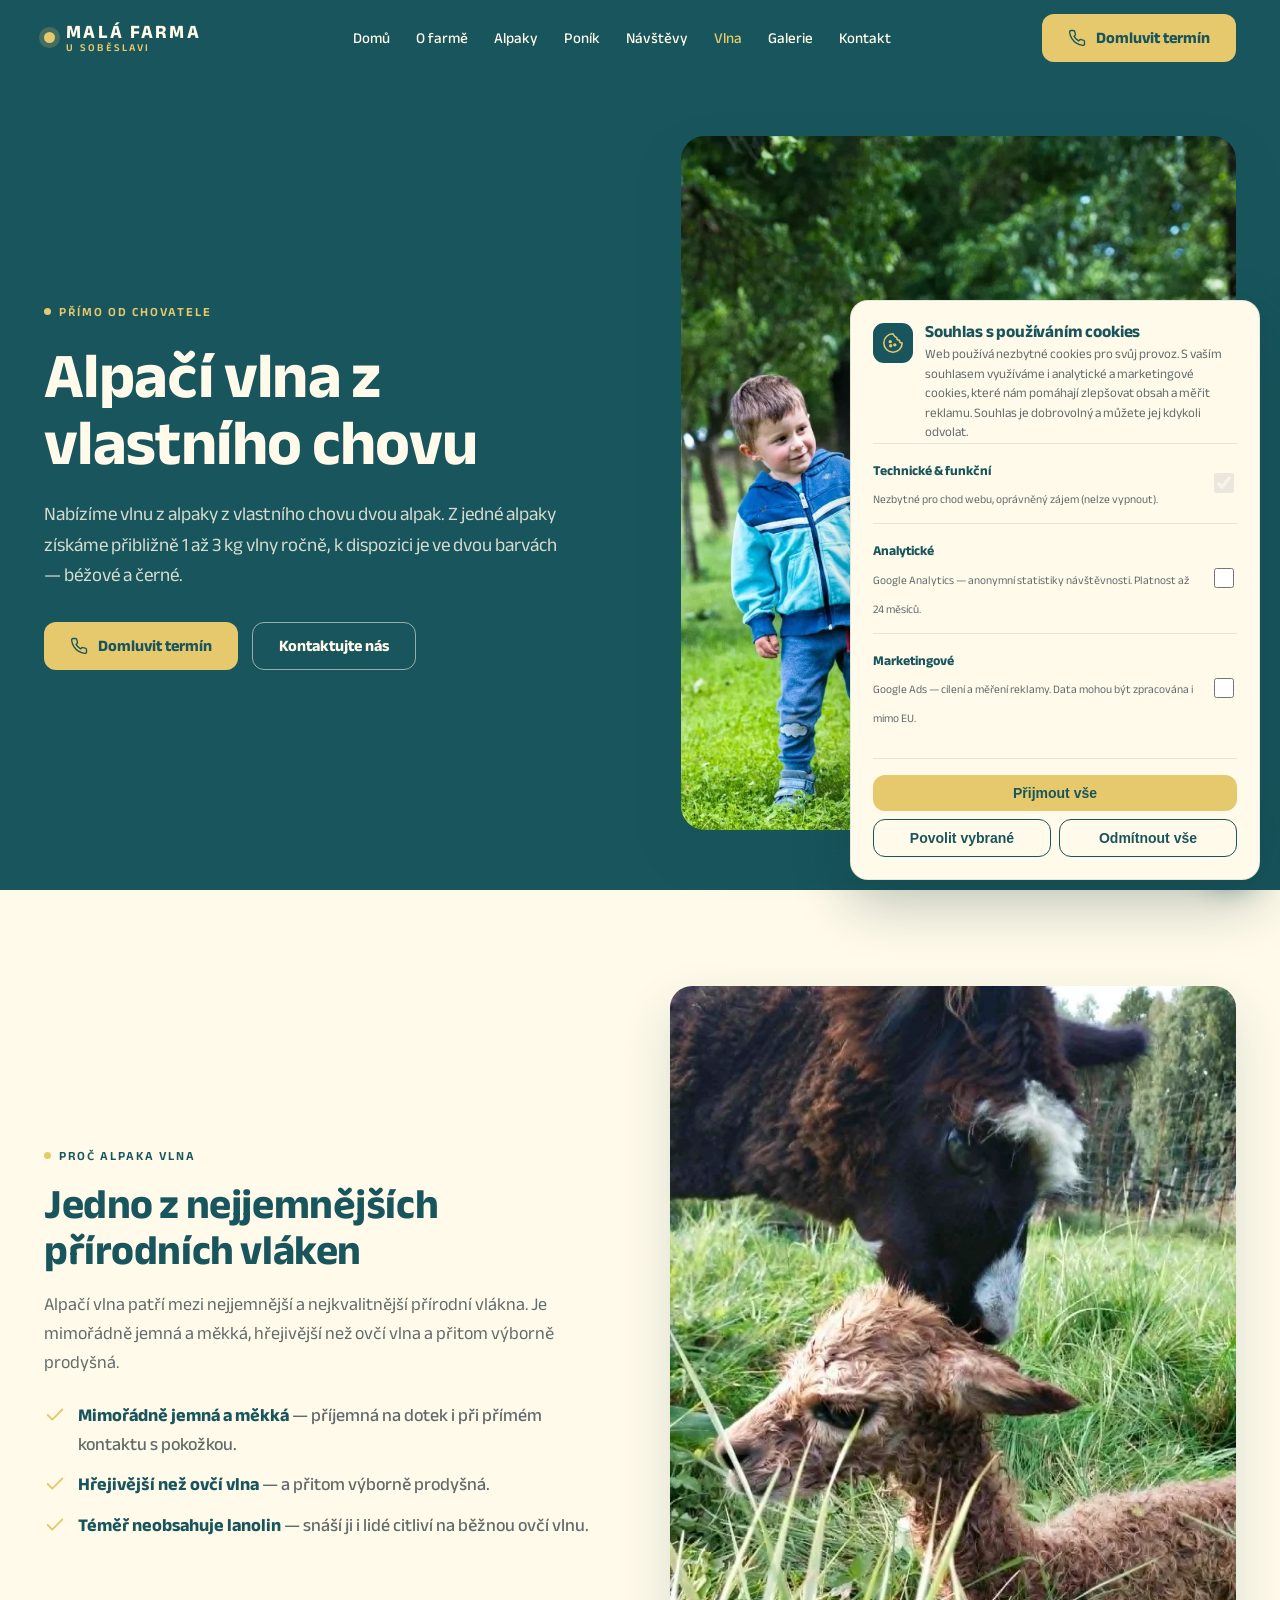
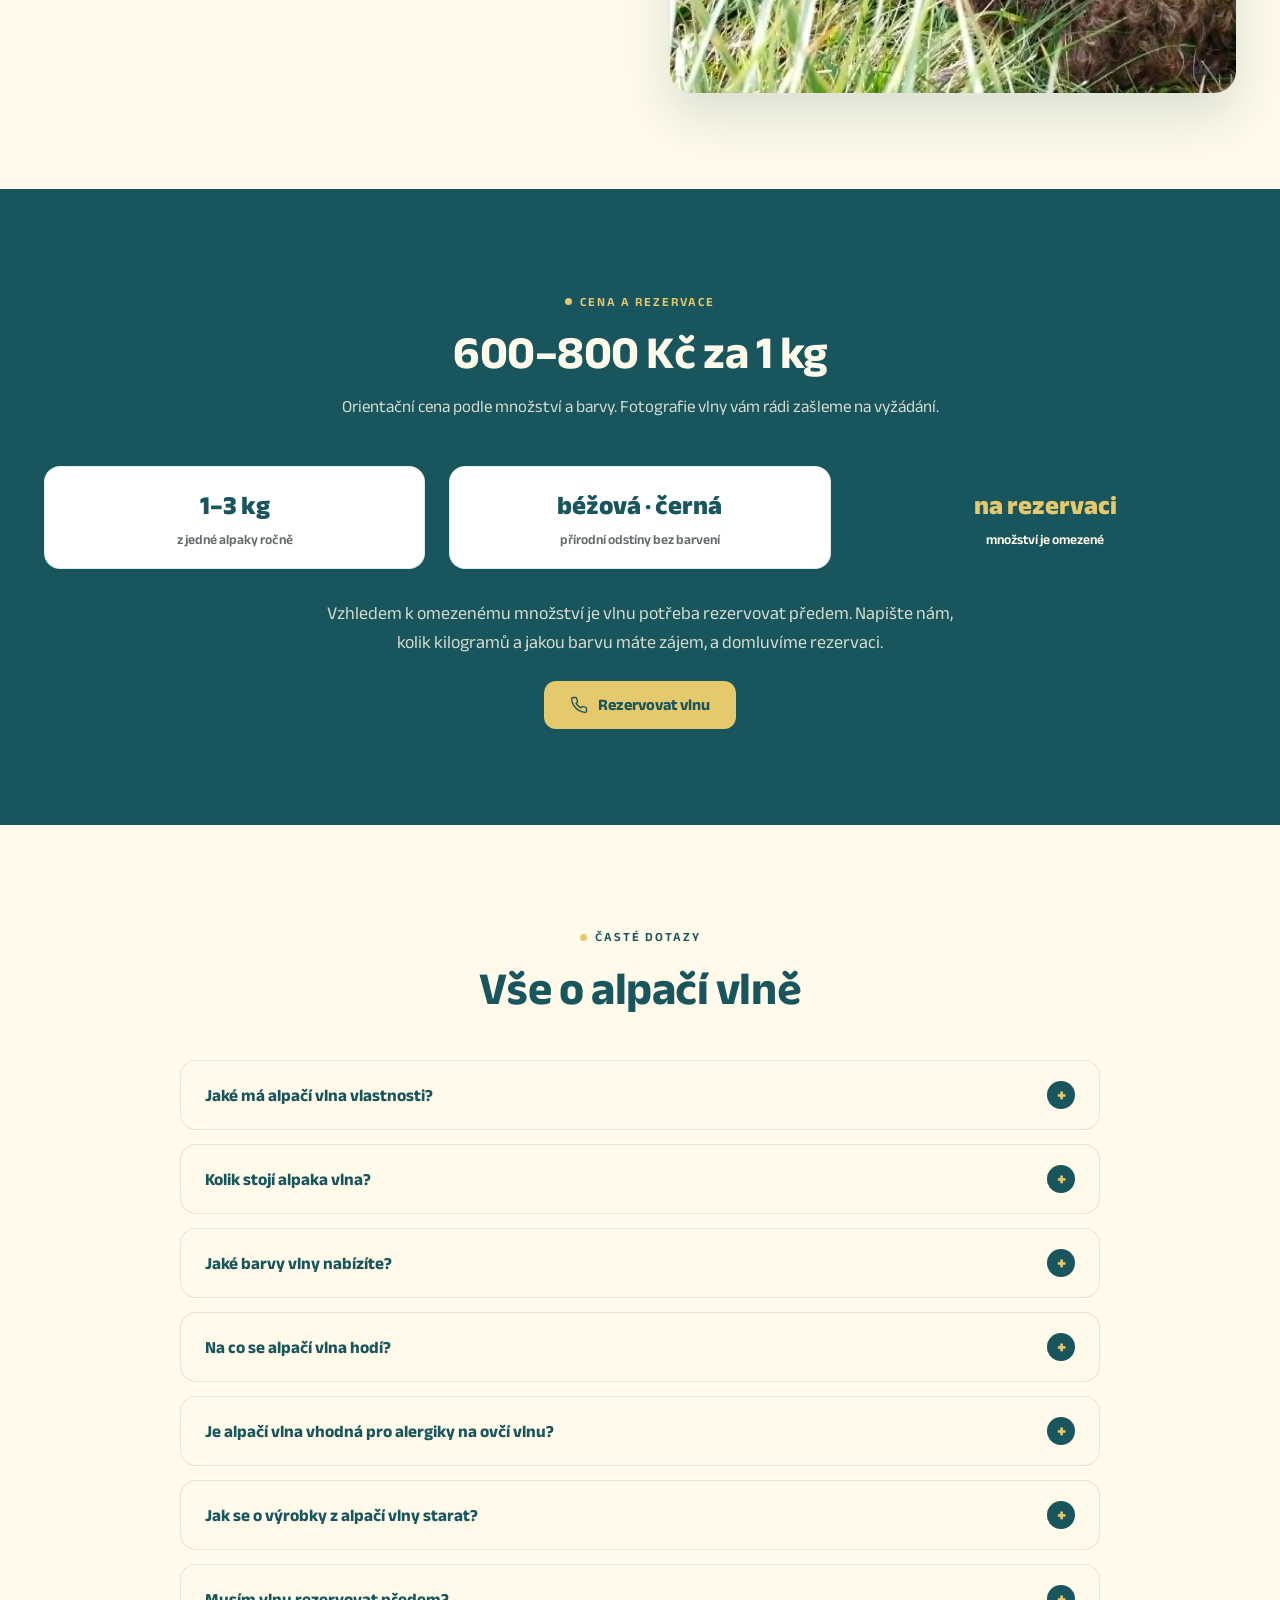
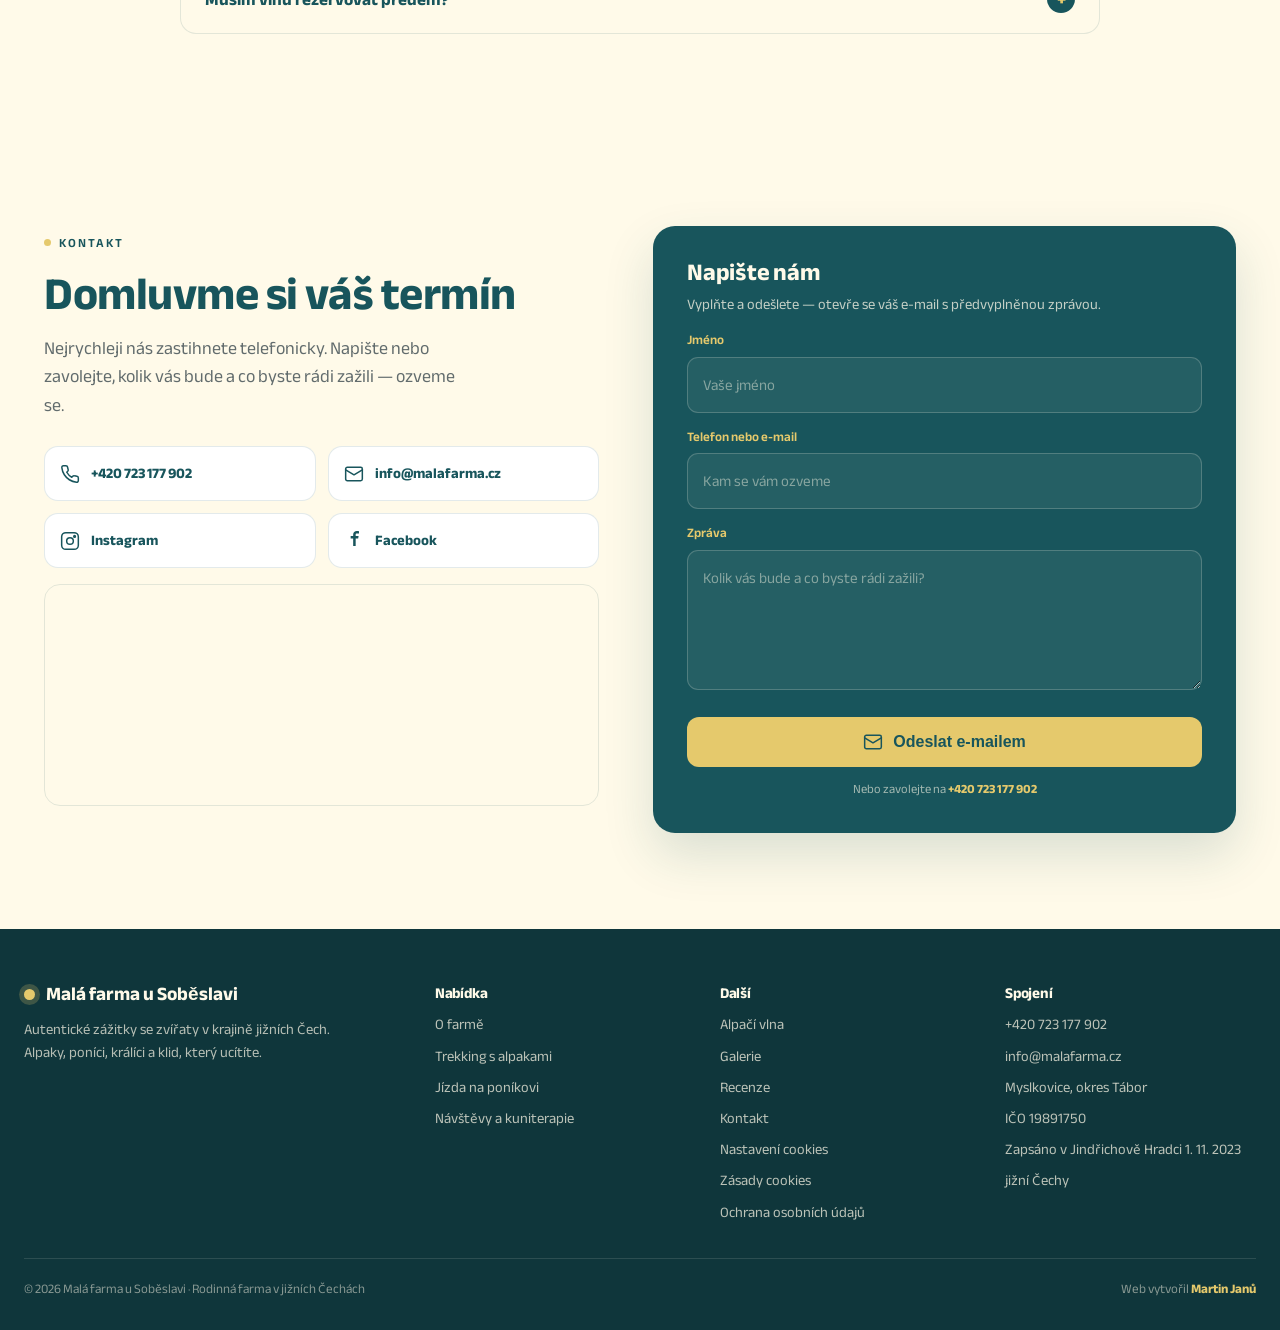
==== commit 90598187: "Add files via upload" ====
--- a/alpaci-vlna.html
+++ b/alpaci-vlna.html
@@ -176,7 +176,7 @@
     <a href="alpaci-vlna.html" class="active">Alpačí vlna</a>
     <a href="galerie.html">Galerie</a>
     <a href="#kontakt">Kontakt</a>
-    <a class="btn btn-primary" href="tel:+420723177902">Domluvit termín · +420 723 177 902</a>
+    <a class="btn btn-primary mob-cta" href="tel:+420723177902">Domluvit termín</a>
   </nav>
 </header>
 <section class="hero compact"><div class="wrap"><div><span class="eyebrow light"><span class="dot"></span>Přímo od chovatele</span><h1 style="margin-top:20px">Alpačí vlna z vlastního chovu</h1><p>Nabízíme vlnu z alpaky z vlastního chovu dvou alpak. Z jedné alpaky získáme přibližně 1 až 3 kg vlny ročně, k dispozici je ve dvou barvách — béžové a černé.</p><div class="hero-actions"><a class="btn btn-primary" href="tel:+420723177902"><svg width="18" height="18" viewBox="0 0 24 24" fill="none" stroke="currentColor" stroke-width="1.8" stroke-linecap="round" stroke-linejoin="round"><path d="M22 16.9v3a2 2 0 0 1-2.2 2 19.8 19.8 0 0 1-8.6-3 19.5 19.5 0 0 1-6-6 19.8 19.8 0 0 1-3-8.6A2 2 0 0 1 4.1 2h3a2 2 0 0 1 2 1.7c.1 1 .4 1.9.7 2.8a2 2 0 0 1-.5 2.1L8.1 9.9a16 16 0 0 0 6 6l1.3-1.3a2 2 0 0 1 2.1-.4c.9.3 1.8.5 2.8.6a2 2 0 0 1 1.7 2Z"/></svg> Domluvit termín</a><a class="btn btn-outline on-dark" href="#kontakt">Kontaktujte nás</a></div></div><div class="hero-media"><img src="images/alpaka-prasok.webp" alt="Alpaka Prášok — zdroj jemné alpačí vlny"></div></div></section><section class="section cream"><div class="wrap split"><div><span class="eyebrow"><span class="dot"></span>Proč alpaka vlna</span><h2 style="margin-top:14px">Jedno z nejjemnějších přírodních vláken</h2><p>Alpačí vlna patří mezi nejjemnější a nejkvalitnější přírodní vlákna. Je mimořádně jemná a měkká, hřejivější než ovčí vlna a přitom výborně prodyšná.</p><div class="checks"><div class="check"><svg width="22" height="22" viewBox="0 0 24 24" fill="none" stroke="#E5C96C" stroke-width="2" stroke-linecap="round" stroke-linejoin="round"><path d="M20 6 9 17l-5-5"/></svg><div><strong style="color:#18555C">Mimořádně jemná a měkká</strong> — příjemná na dotek i při přímém kontaktu s pokožkou.</div></div><div class="check"><svg width="22" height="22" viewBox="0 0 24 24" fill="none" stroke="#E5C96C" stroke-width="2" stroke-linecap="round" stroke-linejoin="round"><path d="M20 6 9 17l-5-5"/></svg><div><strong style="color:#18555C">Hřejivější než ovčí vlna</strong> — a přitom výborně prodyšná.</div></div><div class="check"><svg width="22" height="22" viewBox="0 0 24 24" fill="none" stroke="#E5C96C" stroke-width="2" stroke-linecap="round" stroke-linejoin="round"><path d="M20 6 9 17l-5-5"/></svg><div><strong style="color:#18555C">Téměř neobsahuje lanolin</strong> — snáší ji i lidé citliví na běžnou ovčí vlnu.</div></div></div></div><div class="media" style="aspect-ratio:4/5"><img src="images/alpaka-prasok-narozeni.webp" alt="Alpaka na farmě u Soběslavi — chov na vlnu"></div></div></section><section class="section teal"><div class="wrap"><div class="section-head"><span class="eyebrow light"><span class="dot"></span>Cena a rezervace</span><h2>600–800 Kč za 1 kg</h2><p>Orientační cena podle množství a barvy. Fotografie vlny vám rádi zašleme na vyžádání.</p></div><div class="grid grid-3"><div class="stat" style="text-align:center"><div class="n">1–3 kg</div><div class="l">z jedné alpaky ročně</div></div><div class="stat" style="text-align:center"><div class="n">béžová · černá</div><div class="l">přírodní odstíny bez barvení</div></div><div class="stat on" style="text-align:center"><div class="n">na rezervaci</div><div class="l">množství je omezené</div></div></div><p style="text-align:center;color:rgba(255,250,233,.82);max-width:640px;margin:30px auto 0">Vzhledem k omezenému množství je vlnu potřeba rezervovat předem. Napište nám, kolik kilogramů a jakou barvu máte zájem, a domluvíme rezervaci.</p><div style="text-align:center;margin-top:24px"><a class="btn btn-primary" href="tel:+420723177902"><svg width="18" height="18" viewBox="0 0 24 24" fill="none" stroke="currentColor" stroke-width="1.8" stroke-linecap="round" stroke-linejoin="round"><path d="M22 16.9v3a2 2 0 0 1-2.2 2 19.8 19.8 0 0 1-8.6-3 19.5 19.5 0 0 1-6-6 19.8 19.8 0 0 1-3-8.6A2 2 0 0 1 4.1 2h3a2 2 0 0 1 2 1.7c.1 1 .4 1.9.7 2.8a2 2 0 0 1-.5 2.1L8.1 9.9a16 16 0 0 0 6 6l1.3-1.3a2 2 0 0 1 2.1-.4c.9.3 1.8.5 2.8.6a2 2 0 0 1 1.7 2Z"/></svg> Rezervovat vlnu</a></div></div></section><section class="section cream"><div class="wrap"><div class="section-head"><span class="eyebrow"><span class="dot"></span>Časté dotazy</span><h2>Vše o alpačí vlně</h2></div><div class="faq">
--- a/styles.css
+++ b/styles.css
@@ -55,11 +55,13 @@
 .head-actions{display:flex;align-items:center;gap:10px}
 .burger{display:none;align-items:center;justify-content:center;width:44px;height:44px;border-radius:11px;border:1px solid rgba(255,250,233,.28);background:transparent;color:var(--cream)}
 .burger.open{background:var(--gold);color:var(--teal);border-color:var(--gold)}
-.mobile-nav{display:none;flex-direction:column;padding:6px 24px 18px;border-top:1px solid rgba(255,250,233,.12)}
+.mobile-nav{display:none;flex-direction:column;padding:6px 24px 28px;border-top:1px solid rgba(255,250,233,.12);max-height:calc(100dvh - 66px);overflow-y:auto;-webkit-overflow-scrolling:touch;overscroll-behavior:contain}
 .mobile-nav.show{display:flex}
 .mobile-nav a{color:var(--cream);font-weight:600;padding:12px 4px;border-bottom:1px solid rgba(255,250,233,.08)}
 .mobile-nav a.active{color:var(--gold)}
 .mobile-nav .btn{margin-top:14px;justify-content:center}
+.mobile-nav .mob-cta{background:var(--teal-dark);color:var(--cream)}
+.mobile-nav .mob-cta:hover{background:var(--teal-dark);color:var(--gold);box-shadow:0 0 0 2px var(--gold)}
 
 /* Page hero */
 .hero{background:var(--teal);color:var(--cream)}
